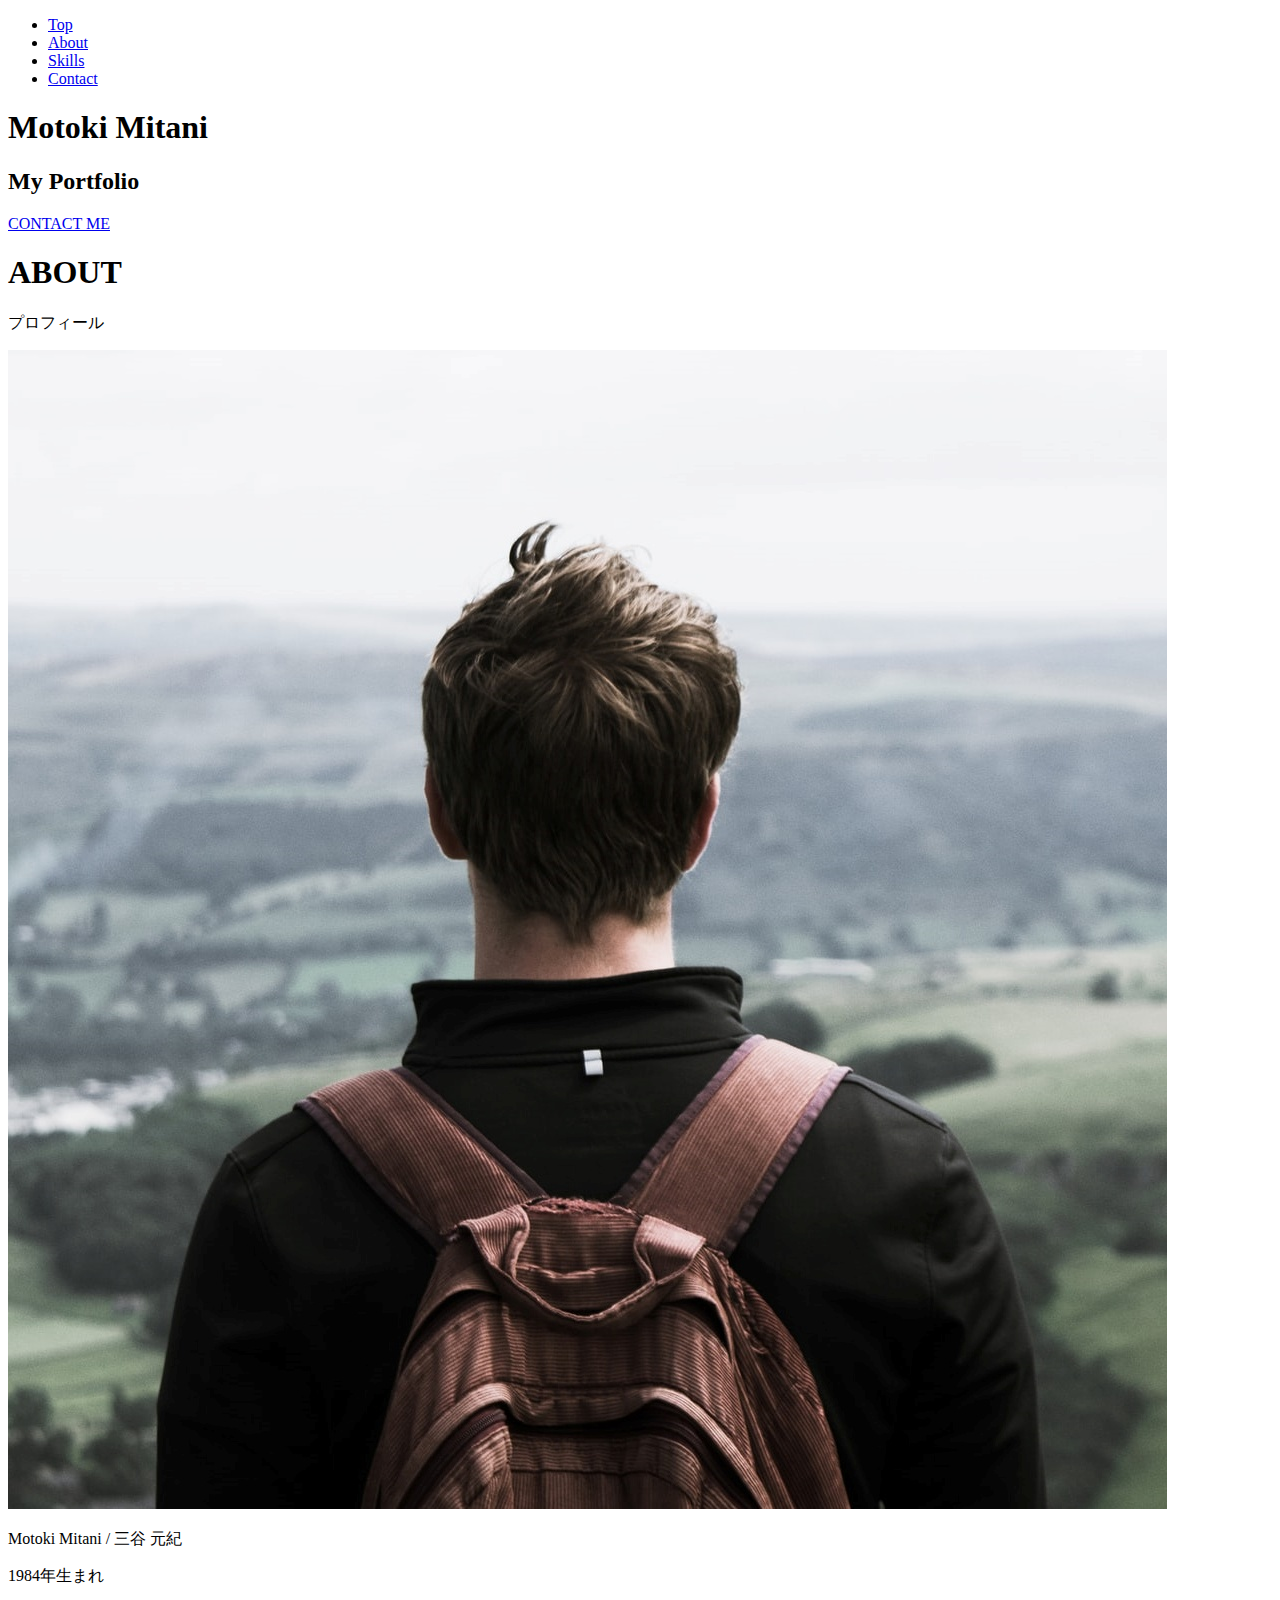
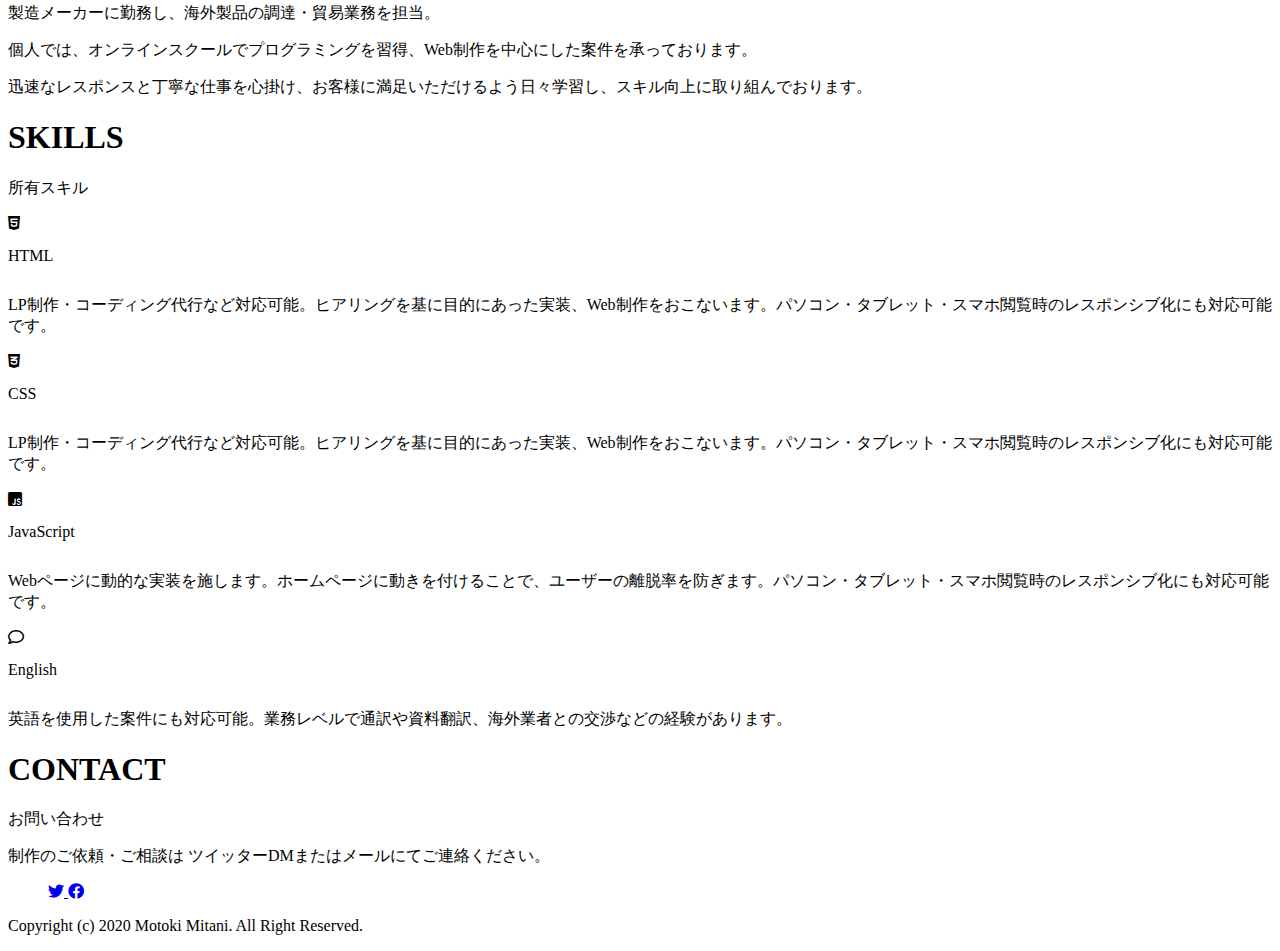
==== index.html @ 5990a1d6 "Update index.html" ====
<!DOCTYPE html>
<html lang="ja">
<head>
  <meta charset="UTF-8">
  <link rel="stylesheet" href="css/style.css" type="text/css">
  <link href="https://use.fontawesome.com/releases/v5.6.1/css/all.css" rel="stylesheet">
  <meta name="viewport" content="width=device-width,initial-scale=1.0">
  <link rel="stylesheet" href="css/responsive.css" type="text/css">
  <link rel="stylesheet" href="//maxcdn.bootstrapcdn.com/font-awesome/4.5.0/css/font-awesome.min.css">
  <title>Portfolio</title>
</head>
<body>
  <header class="header">
    <div class="container">
      <div class="header-right"> 
        <ul class="nav-ul">
          <li><a href="#page-top" class="nav-li">Top</a></li>
          <li><a href="#page-about" class="nav-li">About</a></li>
          <li><a href="#page-skills" class="nav-li">Skills</a></li>
          <li><a href="#page-contact" class="nav-li">Contact</a></li>
        </ul>
      </div>
    </div>
  </header>
  <section class="top" id="page-top">
      <div class="container">
        <div class="top-name">
        <h1 class="top-h1">Motoki Mitani</h1>
        <h2 class="top-h2">My Portfolio</h2>
      </div>
        <div class="btn-wrapper">
        <a href="#page-contact" class="btn profile">CONTACT ME</a>
        </div>
      </div> 
  </section>
  <section class="about" id="page-about">
    <div class="container">
      <div class="heading-about">
        <h1 class="section-title">ABOUT</h1>
        <p class="heading-text">プロフィール</p>
      </div>
      <div class="about-image">
      <img src="my-image.jpg" alt="写真" class="icon-img">
      <div class="about-text">
      <p class ="about-text-top">Motoki Mitani / 三谷 元紀</p>
      <p>1984年生まれ</p>
      <p>製造メーカーに勤務し、海外製品の調達・貿易業務を担当。</p>
      <p>個人では、オンラインスクールでプログラミングを習得、Web制作を中心にした案件を承っております。</p>
      <p class ="about-text-under">迅速なレスポンスと丁寧な仕事を心掛け、お客様に満足いただけるよう日々学習し、スキル向上に取り組んでおります。</p>
      </div>
              
      </div>
      </div>
    </div>
  </section>
<section class="skills" id="page-skills">
<div class="container">
<div class="heading-skills">
        <h1 class="section-title">SKILLS</h1>
        <p class="heading-text">所有スキル</p>
      </div>
      <div class="skills-wrapper">
        <div class="skills-icon">
          <i class="fab fa-html5"><p class="skills-title">HTML</p></i>
          <p class="skills-text">LP制作・コーディング代行など対応可能。ヒアリングを基に目的にあった実装、Web制作をおこないます。パソコン・タブレット・スマホ閲覧時のレスポンシブ化にも対応可能です。</p>
        </div>
        <div class="skills-icon">
          <i class="fab fa-css3-alt"><p class="skills-title">CSS</p></i>
          <p class="skills-text">LP制作・コーディング代行など対応可能。ヒアリングを基に目的にあった実装、Web制作をおこないます。パソコン・タブレット・スマホ閲覧時のレスポンシブ化にも対応可能です。</p>
        </div>
        <div class="skills-icon">
          <i class="fab fab fa-js-square"><p class="skills-title">JavaScript</p></i>
          <p class="skills-text">Webページに動的な実装を施します。ホームページに動きを付けることで、ユーザーの離脱率を防ぎます。パソコン・タブレット・スマホ閲覧時のレスポンシブ化にも対応可能です。</p>
        </div>
        <div class="skills-icon">
          <i class="far fa-comment"><p class="skills-title">English</p></i>
          <p class="skills-text">英語を使用した案件にも対応可能。業務レベルで通訳や資料翻訳、海外業者との交渉などの経験があります。</p>
        </div>
        <div class="clear">
              
        </div>
      </div>
</div>
</section>
<section class="contact" id="page-contact">
  <div class="container">
    <div class="heading-contact">
      <h1 class="section-title">CONTACT</h1>
      <p class="heading-text">お問い合わせ</p>
    </div>
    <p class="contact-text">制作のご依頼・ご相談は ツイッターDMまたはメールにてご連絡ください。</p>
      <ul class="contact-icons">
        <!-- <a href="#" class="btn-circle-flat envelope">
          <i class="far fa-envelope"></i>
        </a> -->
        <a href="https://twitter.com/motoki_m3" target="_blank" class="btn-circle-flat twitter">
          <i class="fab fa-twitter"></i>
        </a>
        <a href="https://www.facebook.com/profile.php?id=100044465332148" target="_blank" class="btn-circle-flat facebook">
          <i class="fab fa-facebook-f"></i>
        </a>
      </ul>
    </div>
</section>
<footer>
<div class="container">
  <p>Copyright (c) 2020 Motoki Mitani. All Right Reserved.</p>
</div>
</footer>
</body>
</html>
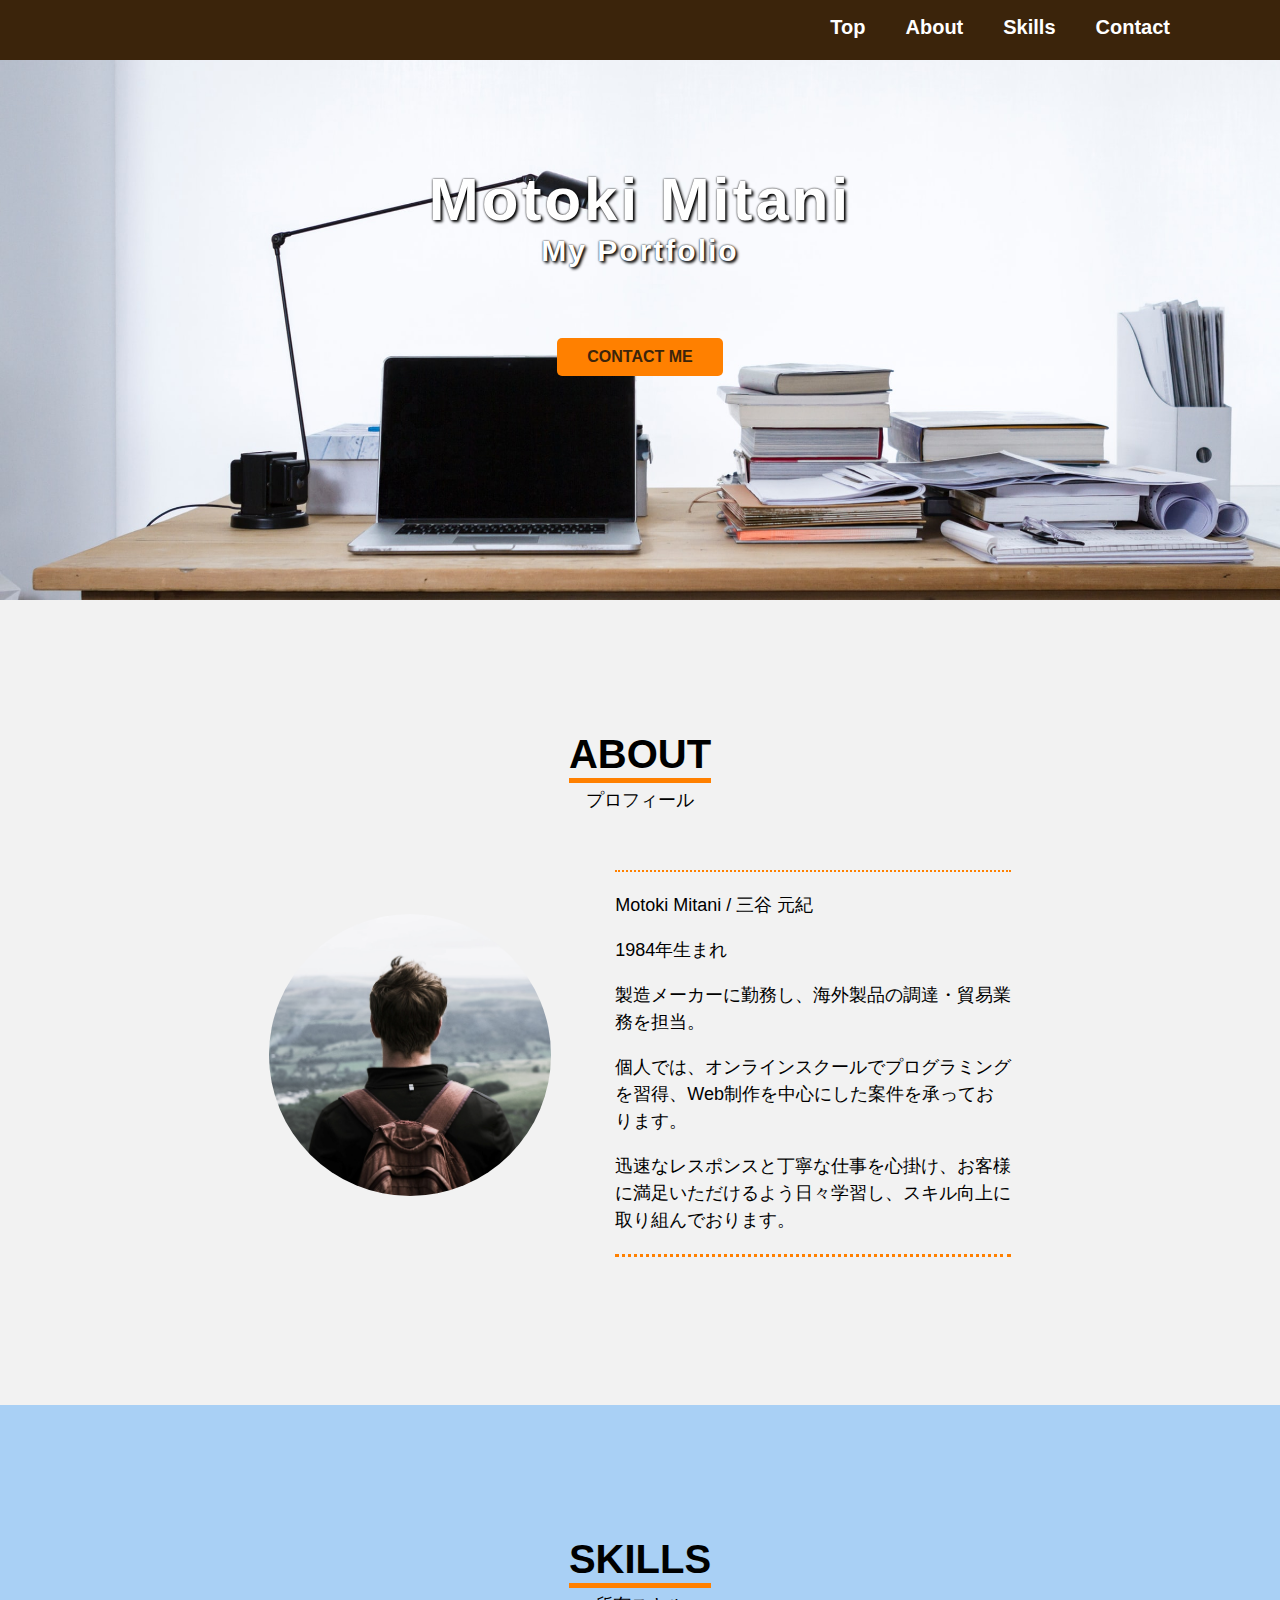
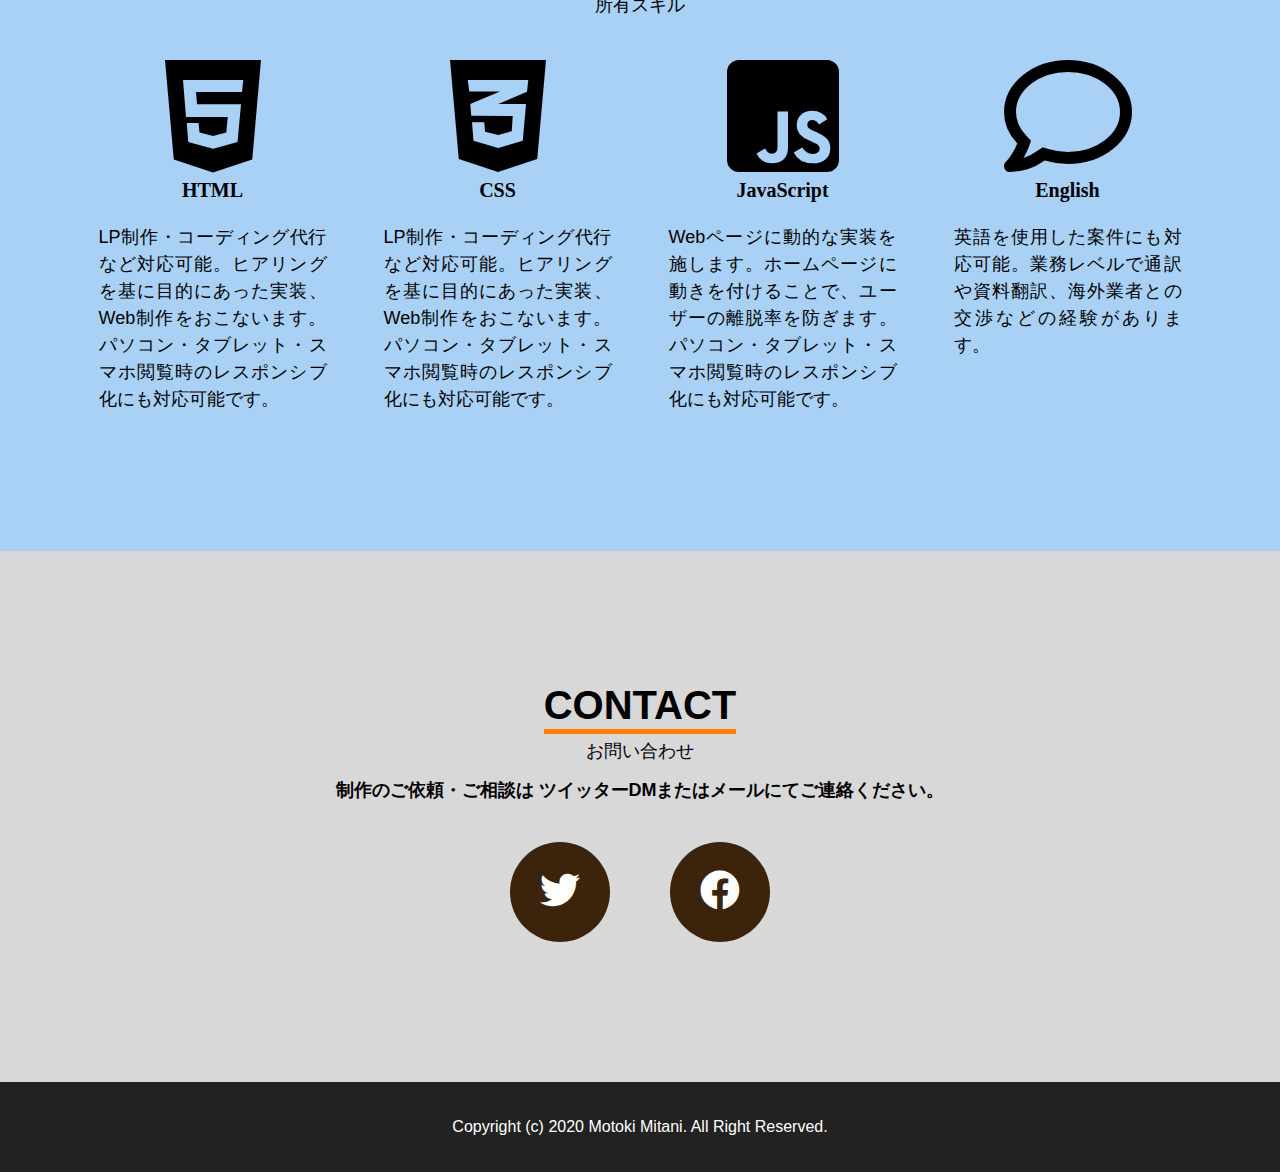
==== commit 5f086af8: "Update index.html" ====
--- a/index.html
+++ b/index.html
@@ -2,10 +2,10 @@
 <html lang="ja">
 <head>
   <meta charset="UTF-8">
-  <link rel="stylesheet" href="css/style.css" type="text/css">
+  <link rel="stylesheet" href="style.css" type="text/css">
   <link href="https://use.fontawesome.com/releases/v5.6.1/css/all.css" rel="stylesheet">
   <meta name="viewport" content="width=device-width,initial-scale=1.0">
-  <link rel="stylesheet" href="css/responsive.css" type="text/css">
+  <link rel="stylesheet" href="responsive.css" type="text/css">
   <link rel="stylesheet" href="//maxcdn.bootstrapcdn.com/font-awesome/4.5.0/css/font-awesome.min.css">
   <title>Portfolio</title>
 </head>
--- a/style.css
+++ b/style.css
@@ -0,0 +1,318 @@
+* {
+  box-sizing: border-box;
+} 
+
+html {
+  margin:0;
+  padding:0;
+}
+
+body {
+  margin:0;
+  padding:0;
+  font-family: "Yu Gothic", "游ゴシック", YuGothic, "游ゴシック体", sans-serif;
+}
+
+.container {
+  max-width:1170px;
+  width:100%;
+  margin:0 auto;
+  padding: 0 15px;
+}
+
+.top {
+  padding:150px 0 100px 0;
+  background-image:url("../images/top-pic02.jpg");
+  background-size:cover;
+  text-align:center;
+  width:100%;
+  height:600px;
+  background-repeat: no-repeat;
+   
+  /* コンテンツの高さが画像の高さより大きい時、動かないように固定 */
+  /* background-attachment: fixed; */
+  background-position:center bottom; 
+
+}
+
+.top-name {
+  padding:15px 0px 30px 0px;
+}
+
+.top-h1 {
+letter-spacing: 3px;
+margin:0px;
+font-size:60px;
+font-weight:900;
+color:#fff;
+text-shadow: 0px 0px 2px #000, 2px 2px 3px #000;
+}
+
+.top-h2 {
+  margin:0px;
+  padding:0px;
+  text-align:center;
+  font-weight:800;
+  color:#3B240B;
+  font-weight:bold;
+  color:#fff;
+text-shadow: 0px 0px 2px #000, 2px 2px 3px #000;
+  letter-spacing: 2px;
+  font-size:30px;
+}
+
+header {
+  width: 100%;
+  height:60px;
+  position:fixed;
+  top:0px;
+  z-index:10;
+  background-color:#3B240B;
+}
+
+
+
+header li {
+  padding:0px 20px;
+  font-size:20px;
+  font-weight:bold;
+}
+
+header a {
+  color:white;
+}
+
+ul,li {
+  list-style: none;
+}
+
+a {
+  text-decoration:none;
+}
+
+.nav-ul {
+  display:flex;
+  justify-content:center;
+  padding:0px 20px;
+}
+
+.section-title {
+  font-size:40px;
+  font-weight:900;
+  padding-top:0px;
+  margin:0px;
+  border-bottom:solid 5px #FF8000; 
+  display:inline-block;
+  line-height:1.2;
+  }
+
+.btn-wrapper {
+  margin:40px 0px 30px 0px;
+}
+
+
+.btn {
+  padding:10px 30px;
+  color:#3B240B;
+  font-weight:bold;
+  display:inline-block;
+  border-radius:5px;
+  cursor:pointer;
+}
+
+.nav-li:hover{
+  color:#FAAC58;
+}
+
+.profile:hover{
+  background-color:#FAAC58;
+}
+
+.profile {
+  background-color:#FF8000;
+}
+
+
+.icon-img {
+  border-radius:50%;
+  width:30%;
+  height:40%;
+  padding:30px;
+  display:inline-block; 
+}
+
+.about-image {
+  display:block;
+  text-align:center;
+}
+
+.about-text {
+  width:40%;
+  display:inline-block; 
+  text-align: left;
+  font-size:18px;
+  line-height: 1.5;
+  padding:30px;
+}
+
+.about {
+  background-color:#F2F2F2;
+  height:100%;
+  padding: 100px 0;
+}
+
+.heading-about {
+  padding-top:30px;
+  padding-bottom:5px;
+  text-align:center;
+}
+
+.heading-skills {
+  padding-top:30px;
+  padding-bottom:10px;
+  text-align:center;
+}
+
+.heading-contact {
+  padding-top:30px;
+  padding-bottom:10px;
+  text-align:center;
+}
+
+.skills {
+  background-color:#A9D0F5;
+  padding: 100px 0;
+  width:100%; 
+}
+
+.fa-html5 {
+ font-size:8em;
+ text-align:center;
+ display:inline-block;
+}
+
+.fa-css3-alt {
+  font-size:8em;
+  display:inline-block;
+  text-align:center;
+ }
+
+ .fa-js-square {
+   font-size:8em;
+   display:inline-block;
+   text-align:center;
+ }
+
+ .fa-comment {
+   font-size:8em;
+   display:inline-block;
+   text-align:center;
+ }
+
+.skills-title {
+  font-size:20px;
+  font-weight:bold;
+  text-align:center;
+  margin:0;
+}
+
+.skills-wrapper {
+  justify-content: space-between;
+  margin: 20px 0px;
+}
+
+.skills-text {
+  text-align:justify;
+  margin-top:20px;
+  line-height: 1.5;
+  font-size:18px;
+  width: 80%;
+  display: inline-block; 
+}
+
+.skills-icon {
+  text-align: center;
+  width:25%;
+  line-height: 1.5;
+  float: left;
+display:block;
+}
+
+.contact {
+  padding: 100px 0;
+  background-color:#D8D8D8;
+}
+.contact-text {
+text-align: center;
+font-weight:bold;
+font-size:18px;
+margin:0px 50px;
+}
+
+.heading-text {
+  margin:5px 0px;
+  font-weight:normal;
+  font-size:18px;
+}
+
+.btn-circle-flat {
+  display: inline-block;
+  text-decoration: none;
+  background: #3B240B;
+  color: #FFF;
+  width: 100px;
+  height: 100px;
+  line-height: 115px;
+  border-radius: 50%;
+  text-align: center;
+  overflow: hidden;
+  transition: .4s;
+  margin:0px 30px;
+}
+
+.btn-circle-flat:hover {
+  background: #FF8000;
+}
+
+/* .fa-envelope {
+  font-size:2.5em;
+ } */
+
+.fa-twitter {
+  font-size:2.5em;
+}
+
+.fa-facebook-f {
+  font-size:2.5em;
+}
+
+.contact-icons {
+  display: flex;
+  justify-content: center;
+  margin:40px 0px;
+  padding:0px;
+}
+
+footer {
+  background-color:#222222;
+  padding:20px 20px;
+  text-align:center;
+}
+
+footer p {
+  color :#ffffff;
+}
+
+.clear {
+  clear:left;
+}
+
+.about-text-top {
+  border-top:dotted 2px #FF8000;
+  padding-top: 20px;
+}
+
+.about-text-under {
+  border-bottom:dotted 3px #FF8000;
+  padding-bottom: 20px;
+}
--- a/responsive.css
+++ b/responsive.css
@@ -0,0 +1,120 @@
+@media screen and (max-width:639px) {
+  /*スマホ用のcssを記述*/
+  .skills-icon {
+    width:100%;
+    margin-bottom:30px;
+     padding: 0px 30px;
+     text-align:center;
+     display:block;
+  }
+
+  .skills-text {
+    display:inline-block;
+    width:80%;
+  }
+
+  .top-h1 {
+    font-size: 50px;
+  }
+  .top-h2 {
+    font-size:25px;
+  }
+  .icon-img {
+    border-radius:50%;
+    width:80%;
+    height:80%;
+    padding:30px;
+    display: inline-block;
+    /* margin: 0 auto; */
+    margin-bottom:30px;
+  }
+
+  .about-text {
+    width:80%;
+    margin:0px 50px;
+  }
+  .about {
+    padding-bottom: 200px;
+    height:auto;
+  }
+
+.contact-text {
+  display:inline-block;
+  text-align:center;
+  margin:20px 50px;
+}
+
+header li {
+  padding:0px 10px;
+  font-size:18px;
+  font-weight:bold;
+}
+
+.btn-circle-flat {
+  margin:0px 15px;
+}
+.about-image {
+  text-align:center;
+ width:100%;
+ display:block;
+}
+
+.heading-about {
+  padding-top:30px;
+  padding-bottom:20px;
+  text-align:center;
+}
+  }
+     
+  @media only screen and (min-width:640px) and (max-width:1023px) {
+  /*tablet用のcssを記述*/
+  .skills-icon {
+    width:50%;
+    margin-bottom:50px;
+  }
+  .top-h1 {
+    font-size: 50px;
+  }
+  .top-h2 {
+    font-size:25px;
+  }
+
+  
+.icon-img {
+  border-radius:50%;
+  width:50%;
+  height:50%;
+  padding:30px;
+  margin-left: 150px;
+  margin:0px;
+  display:inline-block;
+}
+
+.about-image {
+  text-align:center;
+ width:100%;
+ display:block;
+}
+
+
+.about-text {
+  display:inline-block;
+  width:40%;
+}
+.header-right {
+  float:right;
+}
+
+  }
+
+@media screen and (min-width:1024px) {
+  /*pc用のcssを記述*/
+  .about-text {
+    width: 40%; 
+}
+
+.header-right {
+  float:right;
+}
+  }
+  
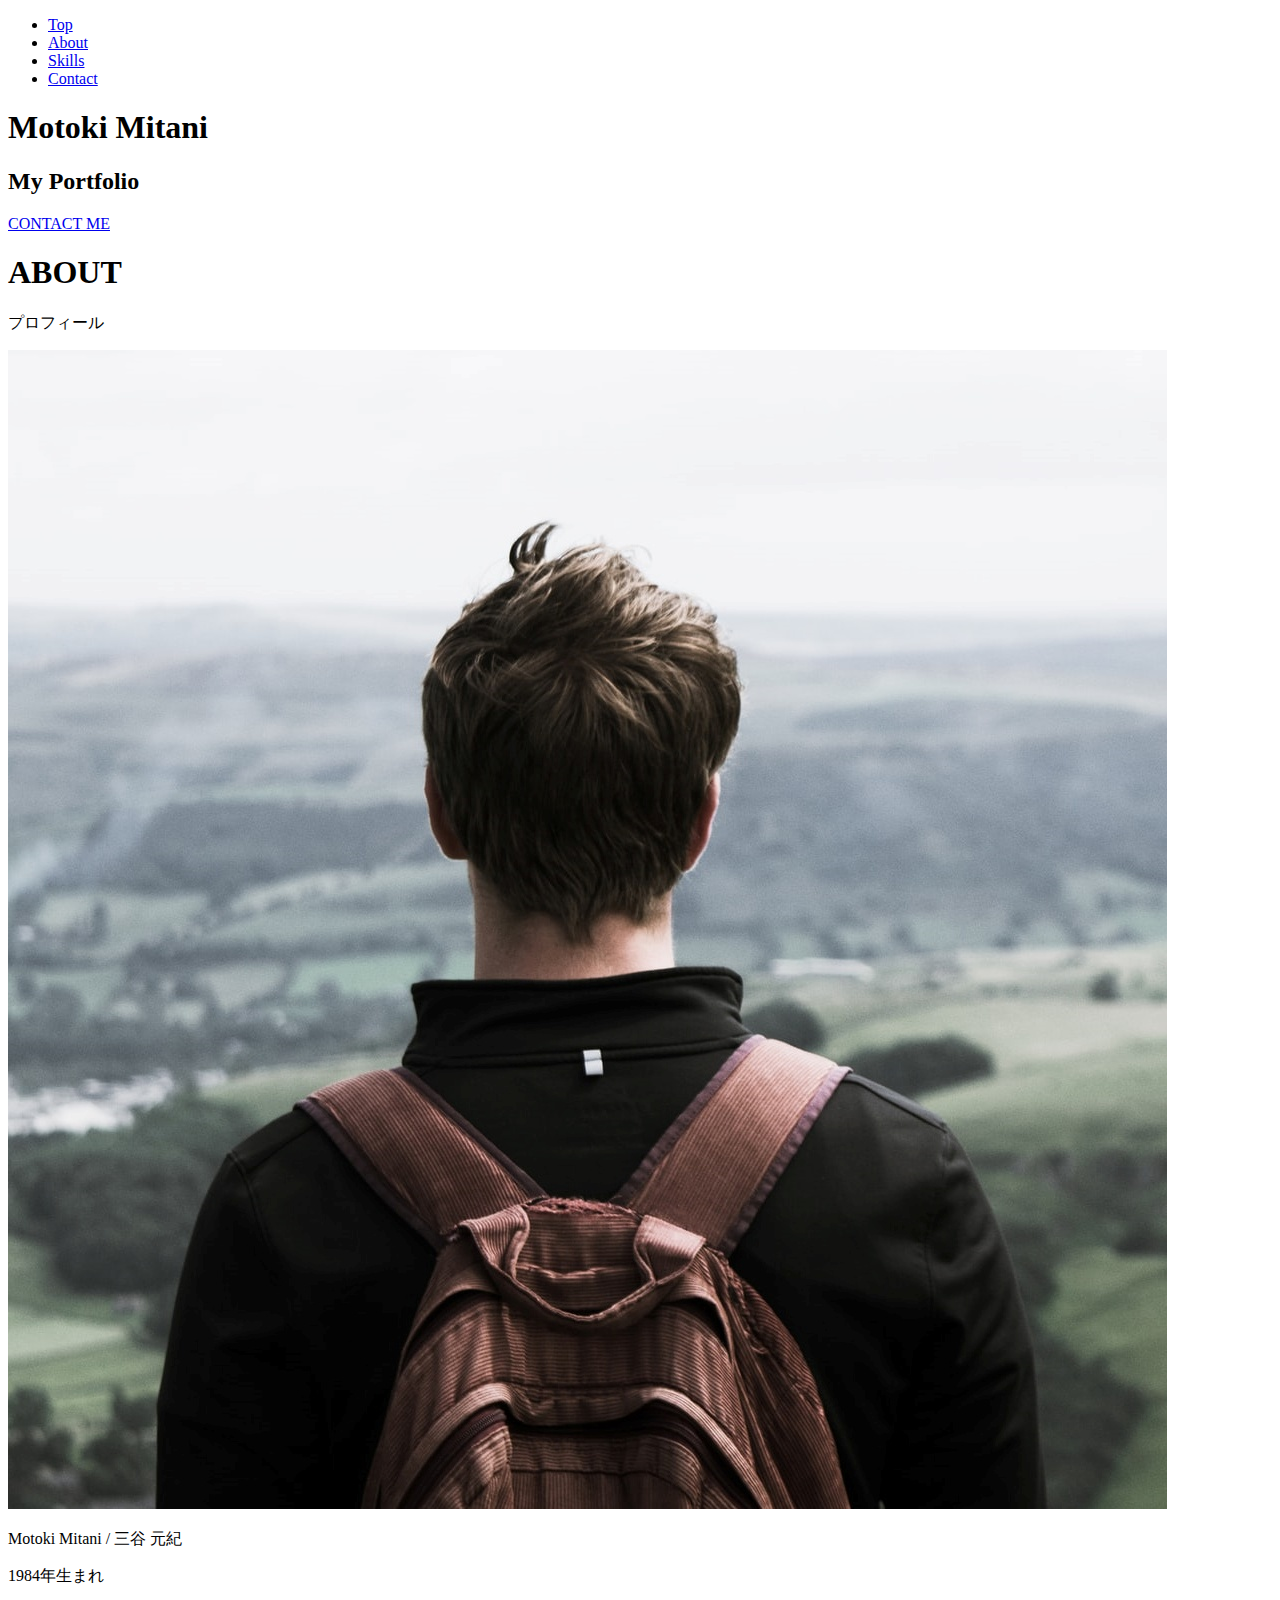
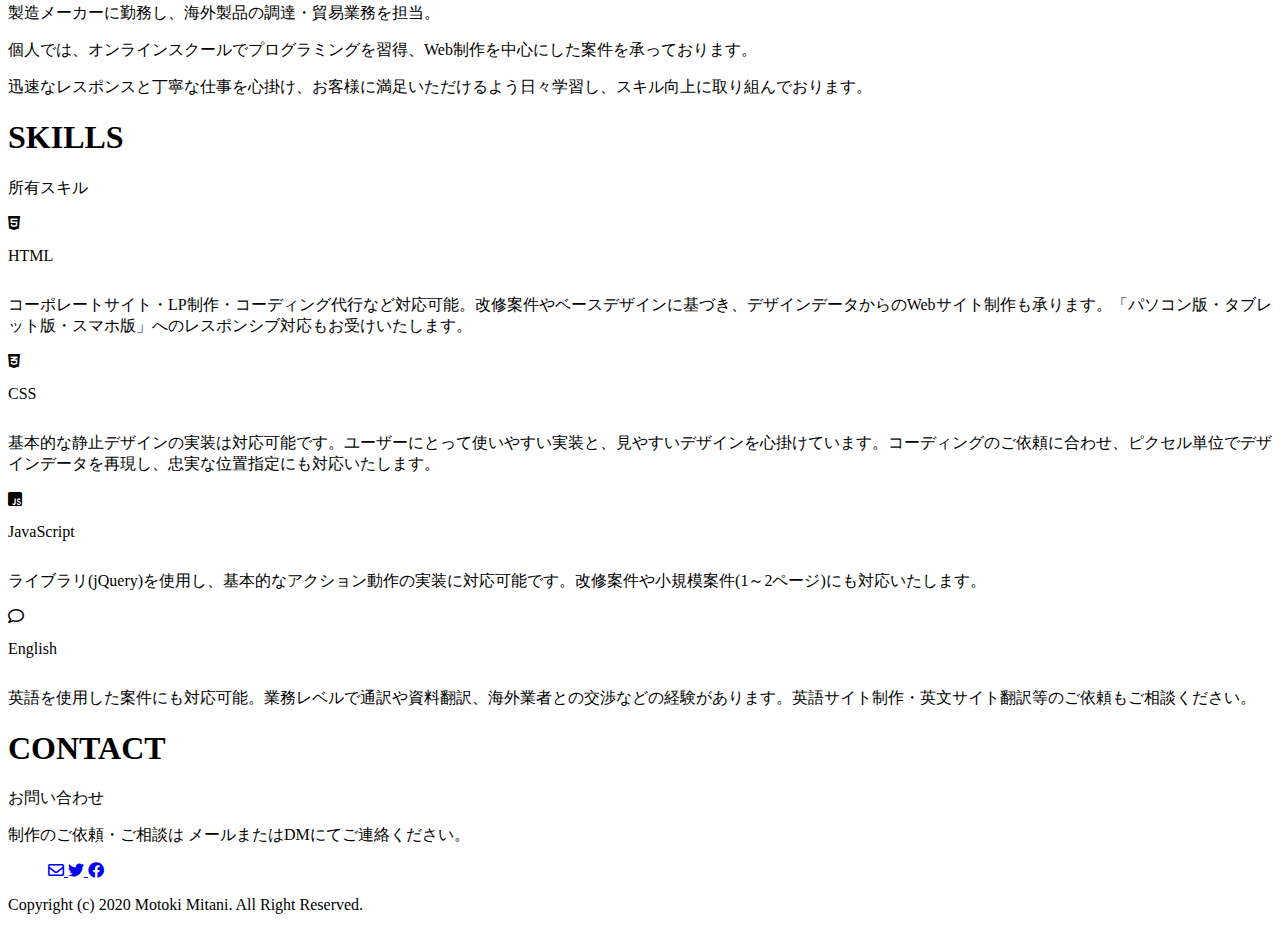
==== commit 4d7ff173: "Update index.html" ====
--- a/index.html
+++ b/index.html
@@ -2,10 +2,10 @@
 <html lang="ja">
 <head>
   <meta charset="UTF-8">
-  <link rel="stylesheet" href="style.css" type="text/css">
+  <link rel="stylesheet" href="css/style.css" type="text/css">
   <link href="https://use.fontawesome.com/releases/v5.6.1/css/all.css" rel="stylesheet">
   <meta name="viewport" content="width=device-width,initial-scale=1.0">
-  <link rel="stylesheet" href="responsive.css" type="text/css">
+  <link rel="stylesheet" href="css/responsive.css" type="text/css">
   <link rel="stylesheet" href="//maxcdn.bootstrapcdn.com/font-awesome/4.5.0/css/font-awesome.min.css">
   <title>Portfolio</title>
 </head>
@@ -62,19 +62,19 @@
       <div class="skills-wrapper">
         <div class="skills-icon">
           <i class="fab fa-html5"><p class="skills-title">HTML</p></i>
-          <p class="skills-text">LP制作・コーディング代行など対応可能。ヒアリングを基に目的にあった実装、Web制作をおこないます。パソコン・タブレット・スマホ閲覧時のレスポンシブ化にも対応可能です。</p>
+          <p class="skills-text">コーポレートサイト・LP制作・コーディング代行など対応可能。改修案件やベースデザインに基づき、デザインデータからのWebサイト制作も承ります。「パソコン版・タブレット版・スマホ版」へのレスポンシブ対応もお受けいたします。</p>
         </div>
         <div class="skills-icon">
           <i class="fab fa-css3-alt"><p class="skills-title">CSS</p></i>
-          <p class="skills-text">LP制作・コーディング代行など対応可能。ヒアリングを基に目的にあった実装、Web制作をおこないます。パソコン・タブレット・スマホ閲覧時のレスポンシブ化にも対応可能です。</p>
+          <p class="skills-text">基本的な静止デザインの実装は対応可能です。ユーザーにとって使いやすい実装と、見やすいデザインを心掛けています。コーディングのご依頼に合わせ、ピクセル単位でデザインデータを再現し、忠実な位置指定にも対応いたします。</p>
         </div>
         <div class="skills-icon">
           <i class="fab fab fa-js-square"><p class="skills-title">JavaScript</p></i>
-          <p class="skills-text">Webページに動的な実装を施します。ホームページに動きを付けることで、ユーザーの離脱率を防ぎます。パソコン・タブレット・スマホ閲覧時のレスポンシブ化にも対応可能です。</p>
+          <p class="skills-text">ライブラリ(jQuery)を使用し、基本的なアクション動作の実装に対応可能です。改修案件や小規模案件(1～2ページ)にも対応いたします。</p>
         </div>
         <div class="skills-icon">
           <i class="far fa-comment"><p class="skills-title">English</p></i>
-          <p class="skills-text">英語を使用した案件にも対応可能。業務レベルで通訳や資料翻訳、海外業者との交渉などの経験があります。</p>
+          <p class="skills-text">英語を使用した案件にも対応可能。業務レベルで通訳や資料翻訳、海外業者との交渉などの経験があります。英語サイト制作・英文サイト翻訳等のご依頼もご相談ください。</p>
         </div>
         <div class="clear">
               
@@ -88,11 +88,11 @@
       <h1 class="section-title">CONTACT</h1>
       <p class="heading-text">お問い合わせ</p>
     </div>
-    <p class="contact-text">制作のご依頼・ご相談は ツイッターDMまたはメールにてご連絡ください。</p>
+    <p class="contact-text">制作のご依頼・ご相談は メールまたはDMにてご連絡ください。</p>
       <ul class="contact-icons">
-        <!-- <a href="#" class="btn-circle-flat envelope">
+        <a href="mailto:motosan185@gmail.com?subject=件名&amp;body=本文" class="btn-circle-flat envelope">
           <i class="far fa-envelope"></i>
-        </a> -->
+        </a>
         <a href="https://twitter.com/motoki_m3" target="_blank" class="btn-circle-flat twitter">
           <i class="fab fa-twitter"></i>
         </a>
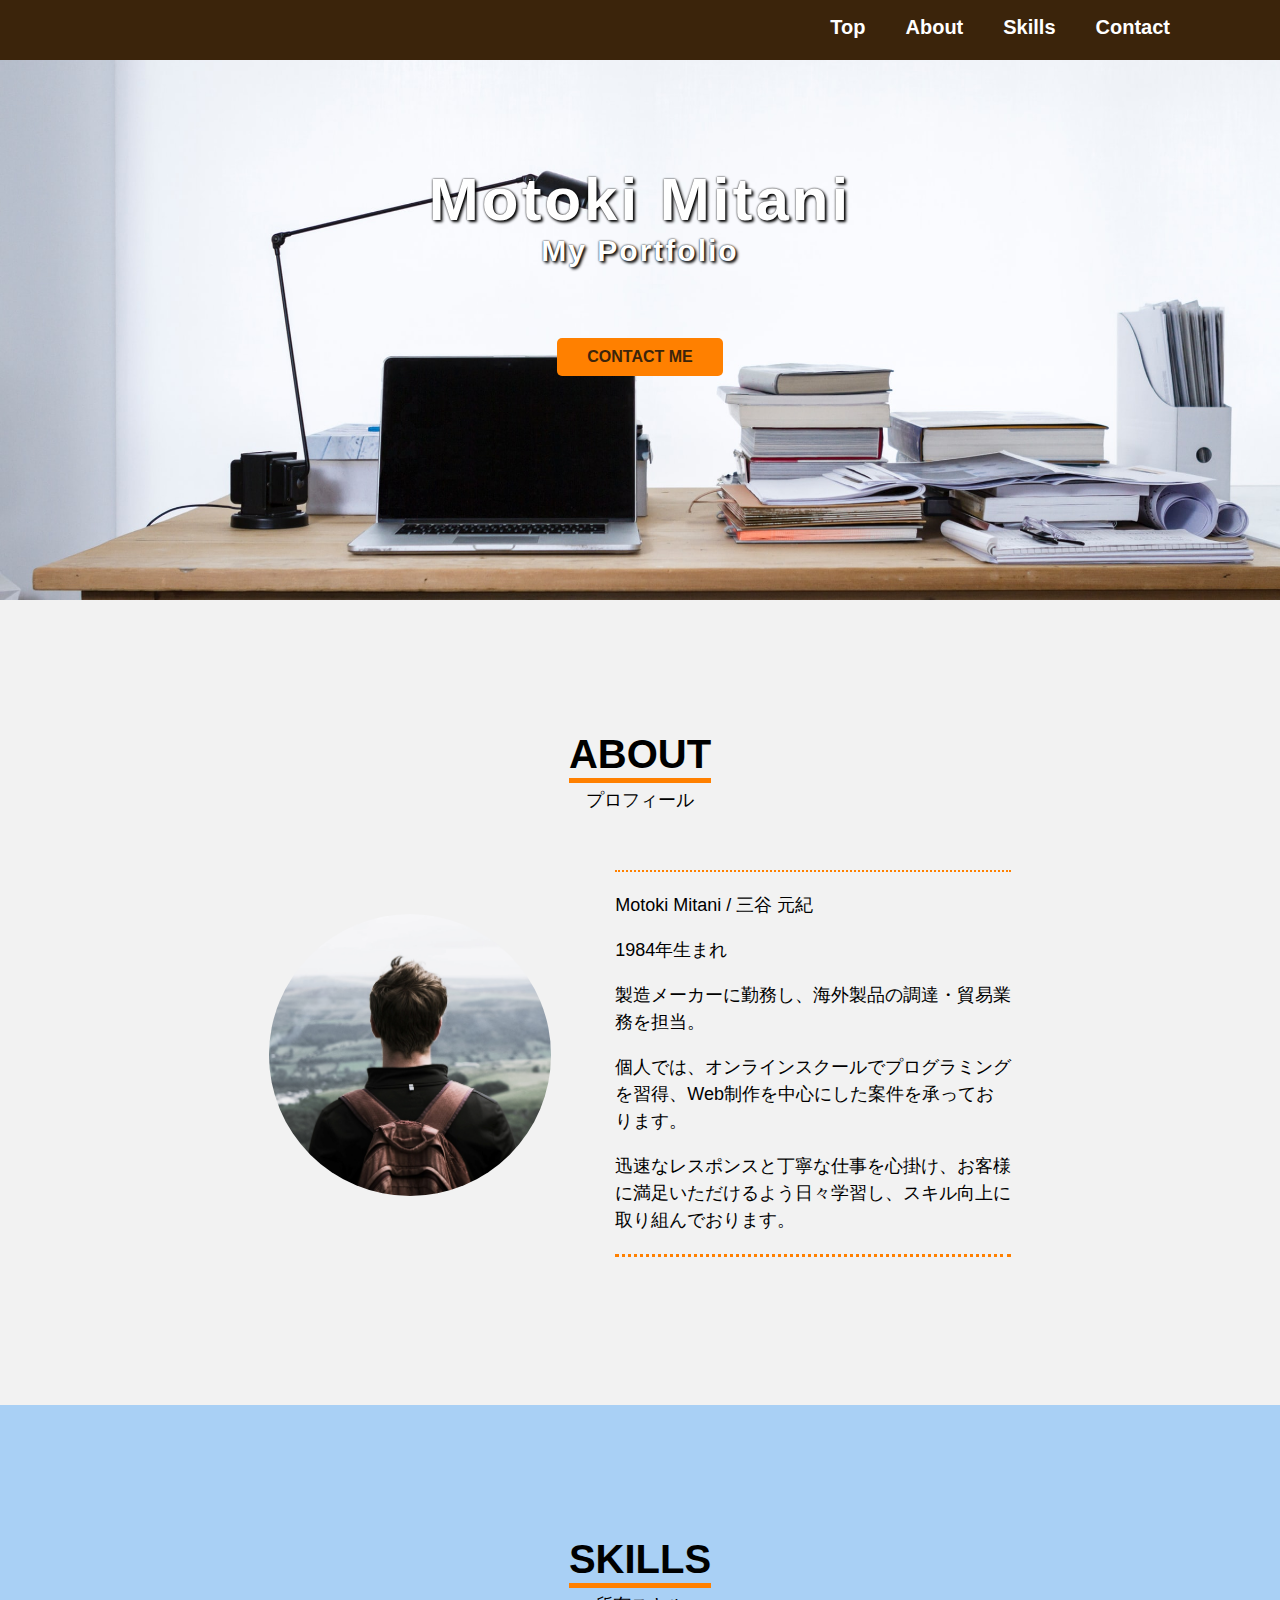
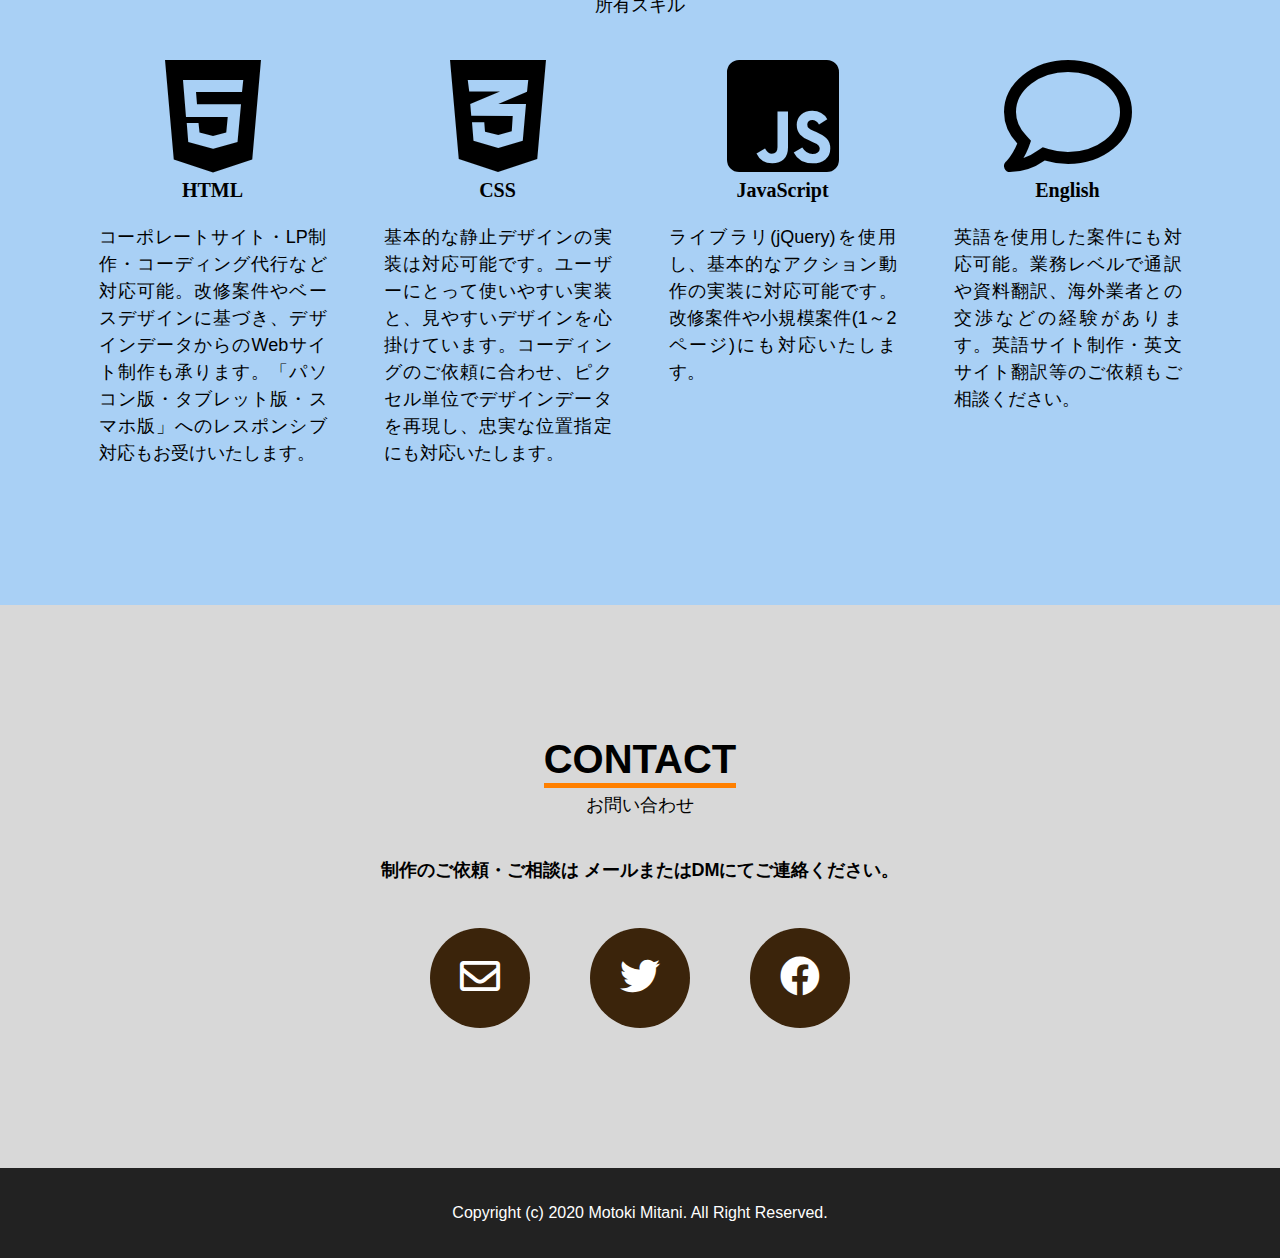
==== commit cb75b87a: "Update index.html" ====
--- a/index.html
+++ b/index.html
@@ -2,10 +2,10 @@
 <html lang="ja">
 <head>
   <meta charset="UTF-8">
-  <link rel="stylesheet" href="css/style.css" type="text/css">
+  <link rel="stylesheet" href="style.css" type="text/css">
   <link href="https://use.fontawesome.com/releases/v5.6.1/css/all.css" rel="stylesheet">
   <meta name="viewport" content="width=device-width,initial-scale=1.0">
-  <link rel="stylesheet" href="css/responsive.css" type="text/css">
+  <link rel="stylesheet" href="responsive.css" type="text/css">
   <link rel="stylesheet" href="//maxcdn.bootstrapcdn.com/font-awesome/4.5.0/css/font-awesome.min.css">
   <title>Portfolio</title>
 </head>
--- a/style.css
+++ b/style.css
@@ -0,0 +1,319 @@
+* {
+  box-sizing: border-box;
+} 
+
+html {
+  margin:0;
+  padding:0;
+}
+
+body {
+  margin:0;
+  padding:0;
+  font-family: "Yu Gothic", "游ゴシック", YuGothic, "游ゴシック体", sans-serif;
+}
+
+.container {
+  max-width:1170px;
+  width:100%;
+  margin:0 auto;
+  padding: 0 15px;
+}
+
+.top {
+  padding:150px 0 100px 0;
+  background-image:url("../images/top-pic02.jpg");
+  background-size:cover;
+  text-align:center;
+  width:100%;
+  height:600px;
+  background-repeat: no-repeat;
+   
+  /* コンテンツの高さが画像の高さより大きい時、動かないように固定 */
+  /* background-attachment: fixed; */
+  background-position:center bottom; 
+
+}
+
+.top-name {
+  padding:15px 0px 30px 0px;
+}
+
+.top-h1 {
+letter-spacing: 3px;
+margin:0px;
+font-size:60px;
+font-weight:900;
+color:#fff;
+text-shadow: 0px 0px 2px #000, 2px 2px 3px #000;
+}
+
+.top-h2 {
+  margin:0px;
+  padding:0px;
+  text-align:center;
+  font-weight:800;
+  color:#3B240B;
+  font-weight:bold;
+  color:#fff;
+text-shadow: 0px 0px 2px #000, 2px 2px 3px #000;
+  letter-spacing: 2px;
+  font-size:30px;
+}
+
+header {
+  width: 100%;
+  height:60px;
+  position:fixed;
+  top:0px;
+  z-index:10;
+  background-color:#3B240B;
+}
+
+
+
+header li {
+  padding:0px 20px;
+  font-size:20px;
+  font-weight:bold;
+}
+
+header a {
+  color:white;
+}
+
+ul,li {
+  list-style: none;
+}
+
+a {
+  text-decoration:none;
+}
+
+.nav-ul {
+  display:flex;
+  justify-content:center;
+  padding:0px 20px;
+}
+
+.section-title {
+  font-size:40px;
+  font-weight:900;
+  padding-top:0px;
+  margin:0px;
+  border-bottom:solid 5px #FF8000; 
+  display:inline-block;
+  line-height:1.2;
+  }
+
+.btn-wrapper {
+  margin:40px 0px 30px 0px;
+}
+
+
+.btn {
+  padding:10px 30px;
+  color:#3B240B;
+  font-weight:bold;
+  display:inline-block;
+  border-radius:5px;
+  cursor:pointer;
+}
+
+.nav-li:hover{
+  color:#FAAC58;
+}
+
+.profile:hover{
+  background-color:#FAAC58;
+}
+
+.profile {
+  background-color:#FF8000;
+}
+
+
+.icon-img {
+  border-radius:50%;
+  width:30%;
+  height:50%;
+  padding:30px;
+  display:inline-block; 
+}
+
+.about-image {
+  display:block;
+  text-align:center;
+}
+
+.about-text {
+  width:40%;
+  display:inline-block; 
+  text-align: left;
+  font-size:18px;
+  line-height: 1.5;
+  padding:30px;
+}
+
+.about {
+  background-color:#F2F2F2;
+  height:100%;
+  padding: 100px 0;
+}
+
+.heading-about {
+  padding-top:30px;
+  padding-bottom:5px;
+  text-align:center;
+}
+
+.heading-skills {
+  padding-top:30px;
+  padding-bottom:10px;
+  text-align:center;
+}
+
+.heading-contact {
+  padding-top:30px;
+  padding-bottom:10px;
+  text-align:center;
+}
+
+.skills {
+  background-color:#A9D0F5;
+  padding: 100px 0;
+  width:100%; 
+}
+
+.fa-html5 {
+ font-size:8em;
+ text-align:center;
+ display:inline-block;
+}
+
+.fa-css3-alt {
+  font-size:8em;
+  display:inline-block;
+  text-align:center;
+ }
+
+ .fa-js-square {
+   font-size:8em;
+   display:inline-block;
+   text-align:center;
+ }
+
+ .fa-comment {
+   font-size:8em;
+   display:inline-block;
+   text-align:center;
+ }
+
+.skills-title {
+  font-size:20px;
+  font-weight:bold;
+  text-align:center;
+  margin:0;
+}
+
+.skills-wrapper {
+  justify-content: space-between;
+  margin: 20px 0px;
+}
+
+.skills-text {
+  text-align:justify;
+  margin-top:20px;
+  line-height: 1.5;
+  font-size:18px;
+  width: 80%;
+  display: inline-block; 
+}
+
+.skills-icon {
+  text-align: center;
+  width:25%;
+  line-height: 1.5;
+  float: left;
+display:block;
+}
+
+.contact {
+  padding: 100px 0;
+  background-color:#D8D8D8;
+}
+.contact-text {
+text-align: center;
+font-weight:bold;
+font-size:18px;
+margin:20px 50px;
+line-height: 2.0;
+}
+
+.heading-text {
+  margin:5px 0px;
+  font-weight:normal;
+  font-size:18px;
+}
+
+.btn-circle-flat {
+  display: inline-block;
+  text-decoration: none;
+  background: #3B240B;
+  color: #FFF;
+  width: 100px;
+  height: 100px;
+  line-height: 115px;
+  border-radius: 50%;
+  text-align: center;
+  overflow: hidden;
+  transition: .4s;
+  margin:0px 30px;
+}
+
+.btn-circle-flat:hover {
+  background: #FF8000;
+}
+
+.fa-envelope {
+  font-size:2.5em;
+ } 
+
+.fa-twitter {
+  font-size:2.5em;
+}
+
+.fa-facebook-f {
+  font-size:2.5em;
+}
+
+.contact-icons {
+  display: flex;
+  justify-content: center;
+  margin:40px 0px;
+  padding:0px;
+}
+
+footer {
+  background-color:#222222;
+  padding:20px 20px;
+  text-align:center;
+}
+
+footer p {
+  color :#ffffff;
+}
+
+.clear {
+  clear:left;
+}
+
+.about-text-top {
+  border-top:dotted 2px #FF8000;
+  padding-top: 20px;
+}
+
+.about-text-under {
+  border-bottom:dotted 3px #FF8000;
+  padding-bottom: 20px;
+}
--- a/responsive.css
+++ b/responsive.css
@@ -0,0 +1,128 @@
+@media screen and (max-width:639px) {
+  /*スマホ用のcssを記述*/
+  .skills-icon {
+    width:100%;
+    margin-bottom:30px;
+     padding: 0px 30px;
+     text-align:center;
+     display:block;
+  }
+
+  .skills-text {
+    display:inline-block;
+    width:80%;
+  }
+
+  .top-h1 {
+    font-size: 40px;
+  }
+  .top-h2 {
+    font-size:25px;
+  }
+  .icon-img {
+    border-radius:50%;
+    width:80%;
+    height:80%;
+    padding:30px;
+    display: inline-block;
+    /* margin: 0 auto; */
+    margin-bottom:30px;
+  }
+
+  .about-text {
+    width:80%;
+  }
+  .about {
+    padding-bottom: 200px;
+    height:auto;
+  }
+
+.contact-text {
+  display:inline-block;
+  text-align:center;
+  margin:20px 50px;
+}
+
+header li {
+  padding:0px 10px;
+  font-size:18px;
+  font-weight:bold;
+}
+
+.btn-circle-flat {
+  margin:0px 15px;
+}
+.about-image {
+  text-align:center;
+ width:100%;
+ display:block;
+}
+
+.heading-about {
+  padding-top:30px;
+  padding-bottom:20px;
+  text-align:center;
+}
+  }
+     
+  @media only screen and (min-width:640px) and (max-width:1023px) {
+  /*tablet用のcssを記述*/
+  .skills-icon {
+    width:50%;
+    margin-bottom:50px;
+  }
+  .top-h1 {
+    font-size: 50px;
+  }
+  .top-h2 {
+    font-size:25px;
+  }
+
+  
+.icon-img {
+  border-radius:50%;
+  width:40%;
+  height:40%;
+  padding:30px;
+  margin:0px;
+  display:inline-block;
+}
+
+.about-image {
+  text-align:center;
+ width:100%;
+ display:block;
+}
+
+
+.about-text {
+  display:inline-block;
+  width:40%;
+}
+.header-right {
+  float:right;
+}
+
+  }
+
+@media screen and (min-width:1024px) {
+  /*pc用のcssを記述*/
+  .about-text {
+    width: 40%; 
+}
+
+.header-right {
+  float:right;
+}
+  
+  .icon-img {
+  border-radius:50%;
+  width:30%;
+  height:50%;
+  padding:30px;
+  margin:0px;
+  display:inline-block;
+}
+  
+  }
+  
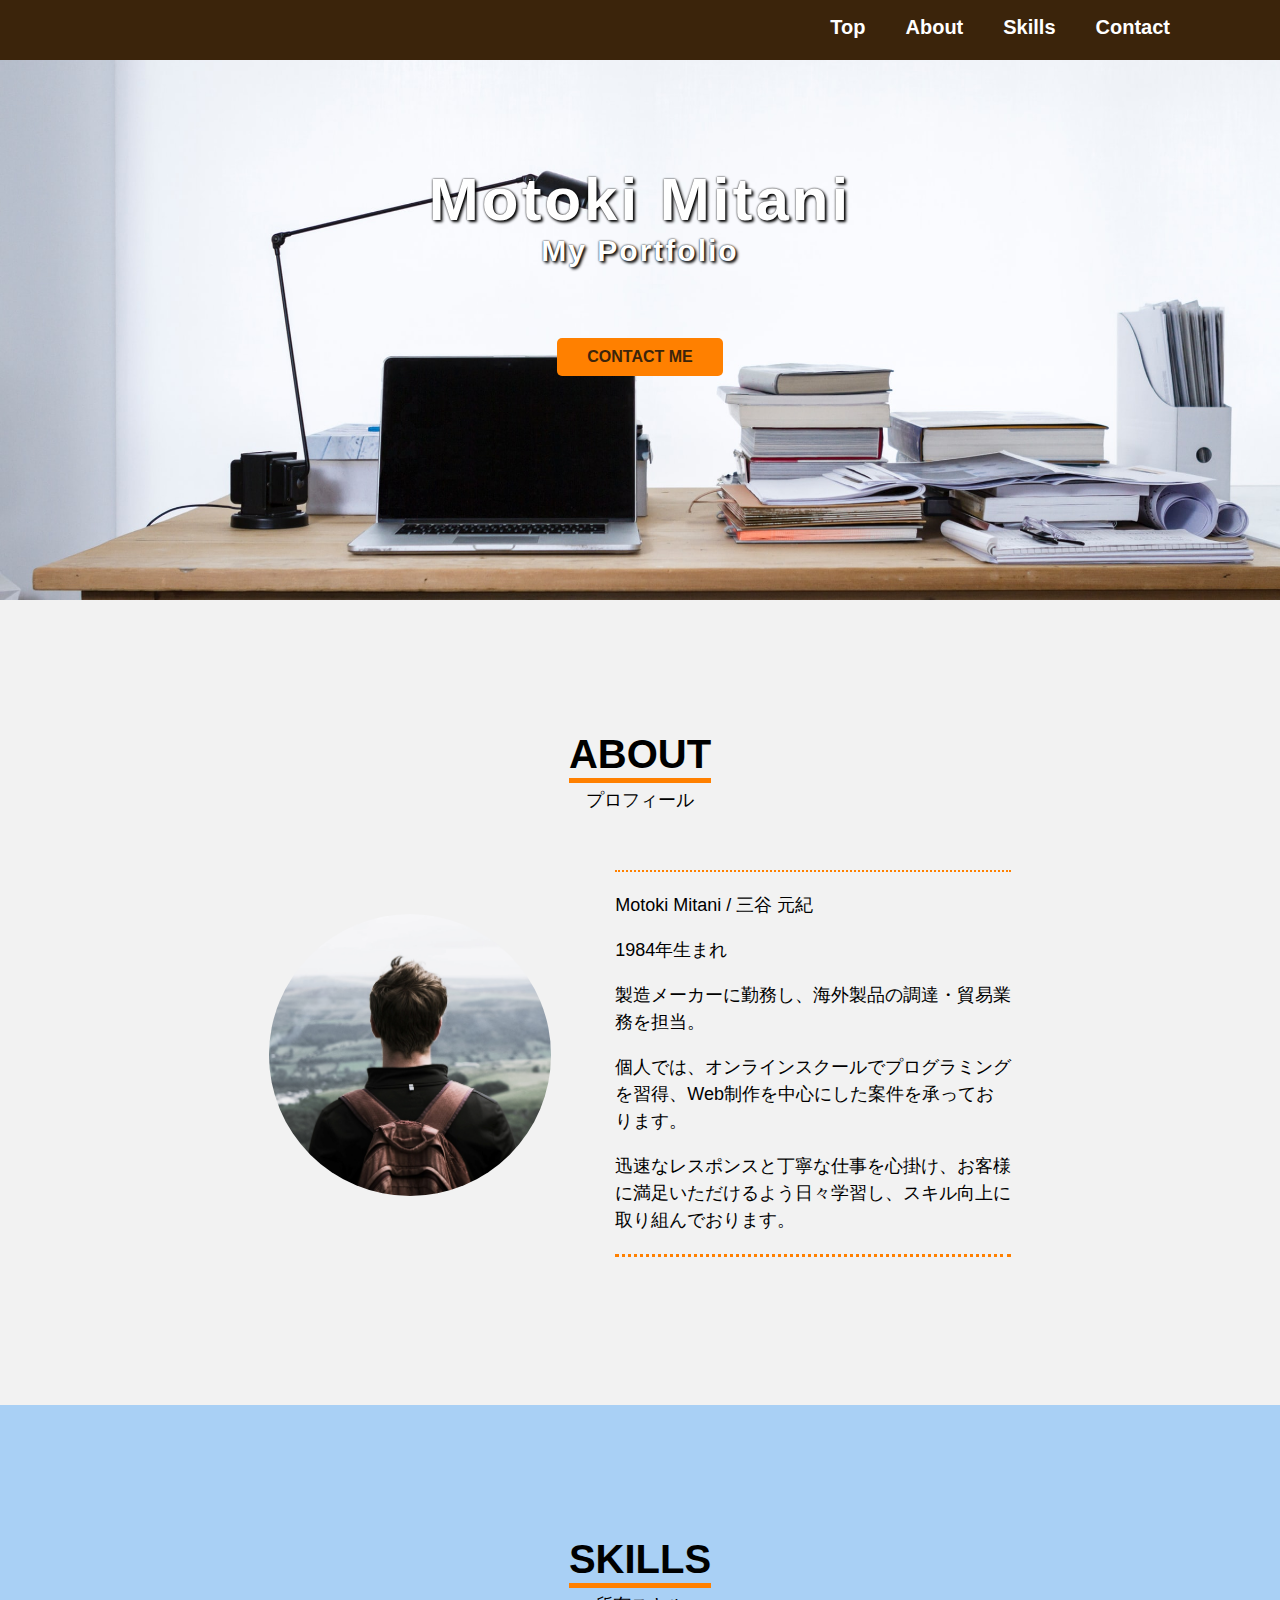
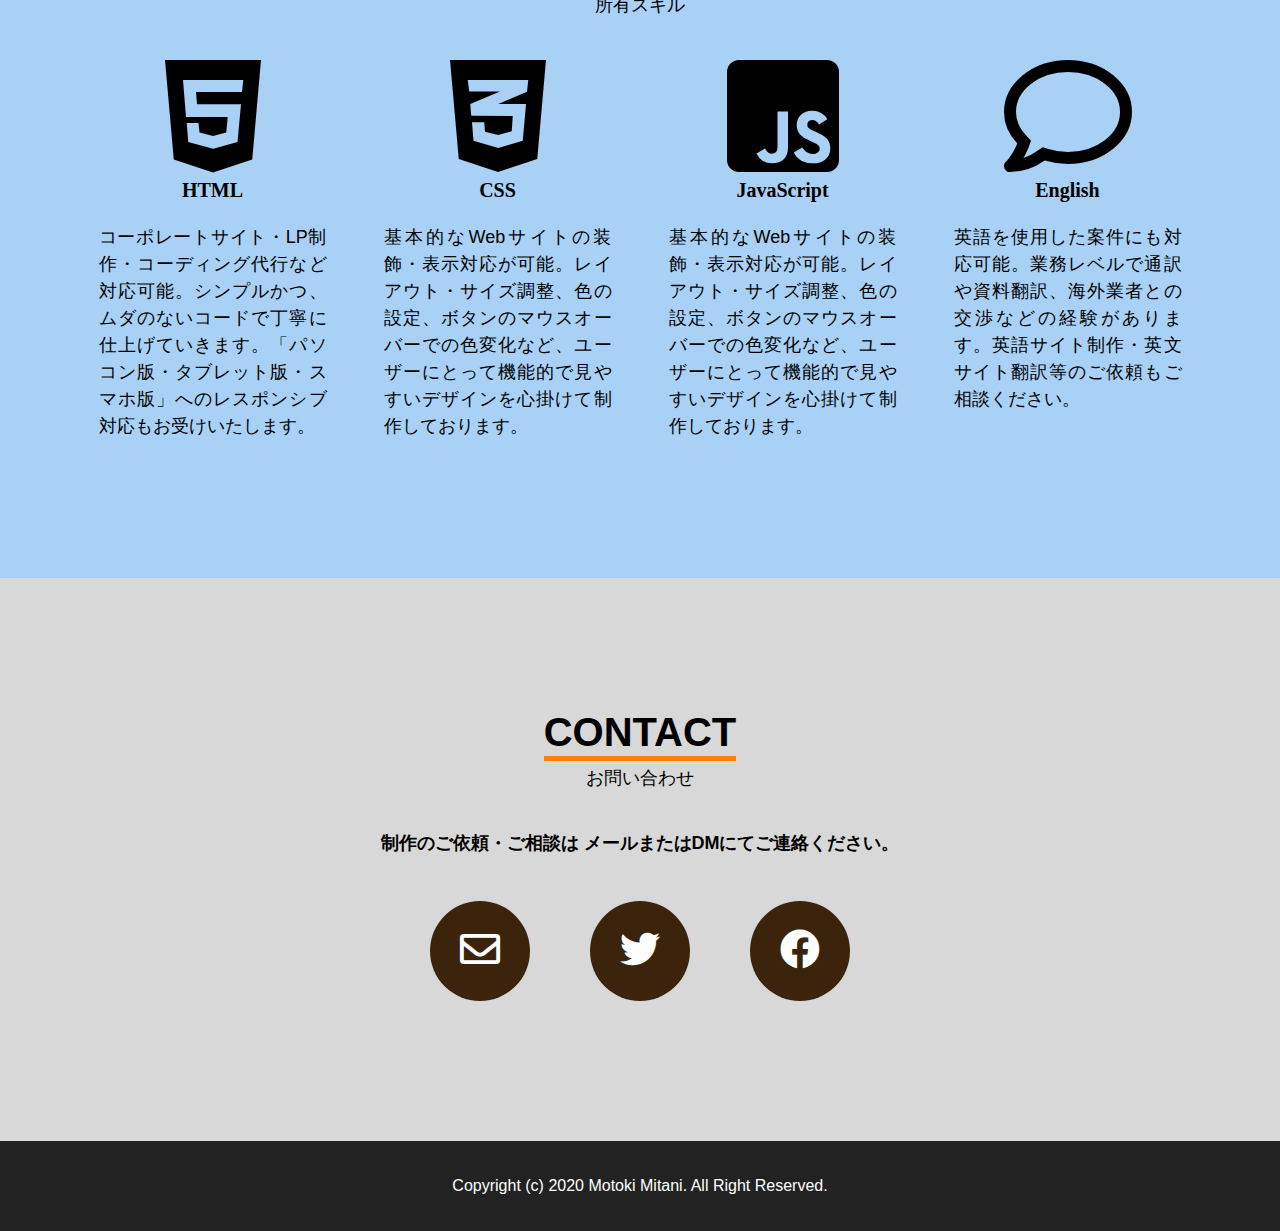
==== commit c99821b7: "Update index.html" ====
--- a/index.html
+++ b/index.html
@@ -5,7 +5,7 @@
   <link rel="stylesheet" href="style.css" type="text/css">
   <link href="https://use.fontawesome.com/releases/v5.6.1/css/all.css" rel="stylesheet">
   <meta name="viewport" content="width=device-width,initial-scale=1.0">
-  <link rel="stylesheet" href="responsive.css" type="text/css">
+  <link rel="stylesheet" href="responsive.css">
   <link rel="stylesheet" href="//maxcdn.bootstrapcdn.com/font-awesome/4.5.0/css/font-awesome.min.css">
   <title>Portfolio</title>
 </head>
@@ -62,15 +62,15 @@
       <div class="skills-wrapper">
         <div class="skills-icon">
           <i class="fab fa-html5"><p class="skills-title">HTML</p></i>
-          <p class="skills-text">コーポレートサイト・LP制作・コーディング代行など対応可能。改修案件やベースデザインに基づき、デザインデータからのWebサイト制作も承ります。「パソコン版・タブレット版・スマホ版」へのレスポンシブ対応もお受けいたします。</p>
+          <p class="skills-text">コーポレートサイト・LP制作・コーディング代行など対応可能。シンプルかつ、ムダのないコードで丁寧に仕上げていきます。「パソコン版・タブレット版・スマホ版」へのレスポンシブ対応もお受けいたします。</p>
         </div>
         <div class="skills-icon">
           <i class="fab fa-css3-alt"><p class="skills-title">CSS</p></i>
-          <p class="skills-text">基本的な静止デザインの実装は対応可能です。ユーザーにとって使いやすい実装と、見やすいデザインを心掛けています。コーディングのご依頼に合わせ、ピクセル単位でデザインデータを再現し、忠実な位置指定にも対応いたします。</p>
+          <p class="skills-text">基本的なWebサイトの装飾・表示対応が可能。レイアウト・サイズ調整、色の設定、ボタンのマウスオーバーでの色変化など、ユーザーにとって機能的で見やすいデザインを心掛けて制作しております。</p>
         </div>
         <div class="skills-icon">
           <i class="fab fab fa-js-square"><p class="skills-title">JavaScript</p></i>
-          <p class="skills-text">ライブラリ(jQuery)を使用し、基本的なアクション動作の実装に対応可能です。改修案件や小規模案件(1～2ページ)にも対応いたします。</p>
+          <p class="skills-text">基本的なWebサイトの装飾・表示対応が可能。レイアウト・サイズ調整、色の設定、ボタンのマウスオーバーでの色変化など、ユーザーにとって機能的で見やすいデザインを心掛けて制作しております。</p>
         </div>
         <div class="skills-icon">
           <i class="far fa-comment"><p class="skills-title">English</p></i>
--- a/style.css
+++ b/style.css
@@ -277,7 +277,7 @@
 
 .fa-envelope {
   font-size:2.5em;
- } 
+ }
 
 .fa-twitter {
   font-size:2.5em;
--- a/responsive.css
+++ b/responsive.css
@@ -50,7 +50,7 @@
 }
 
 .btn-circle-flat {
-  margin:0px 15px;
+  margin:0px 10px;
 }
 .about-image {
   text-align:center;
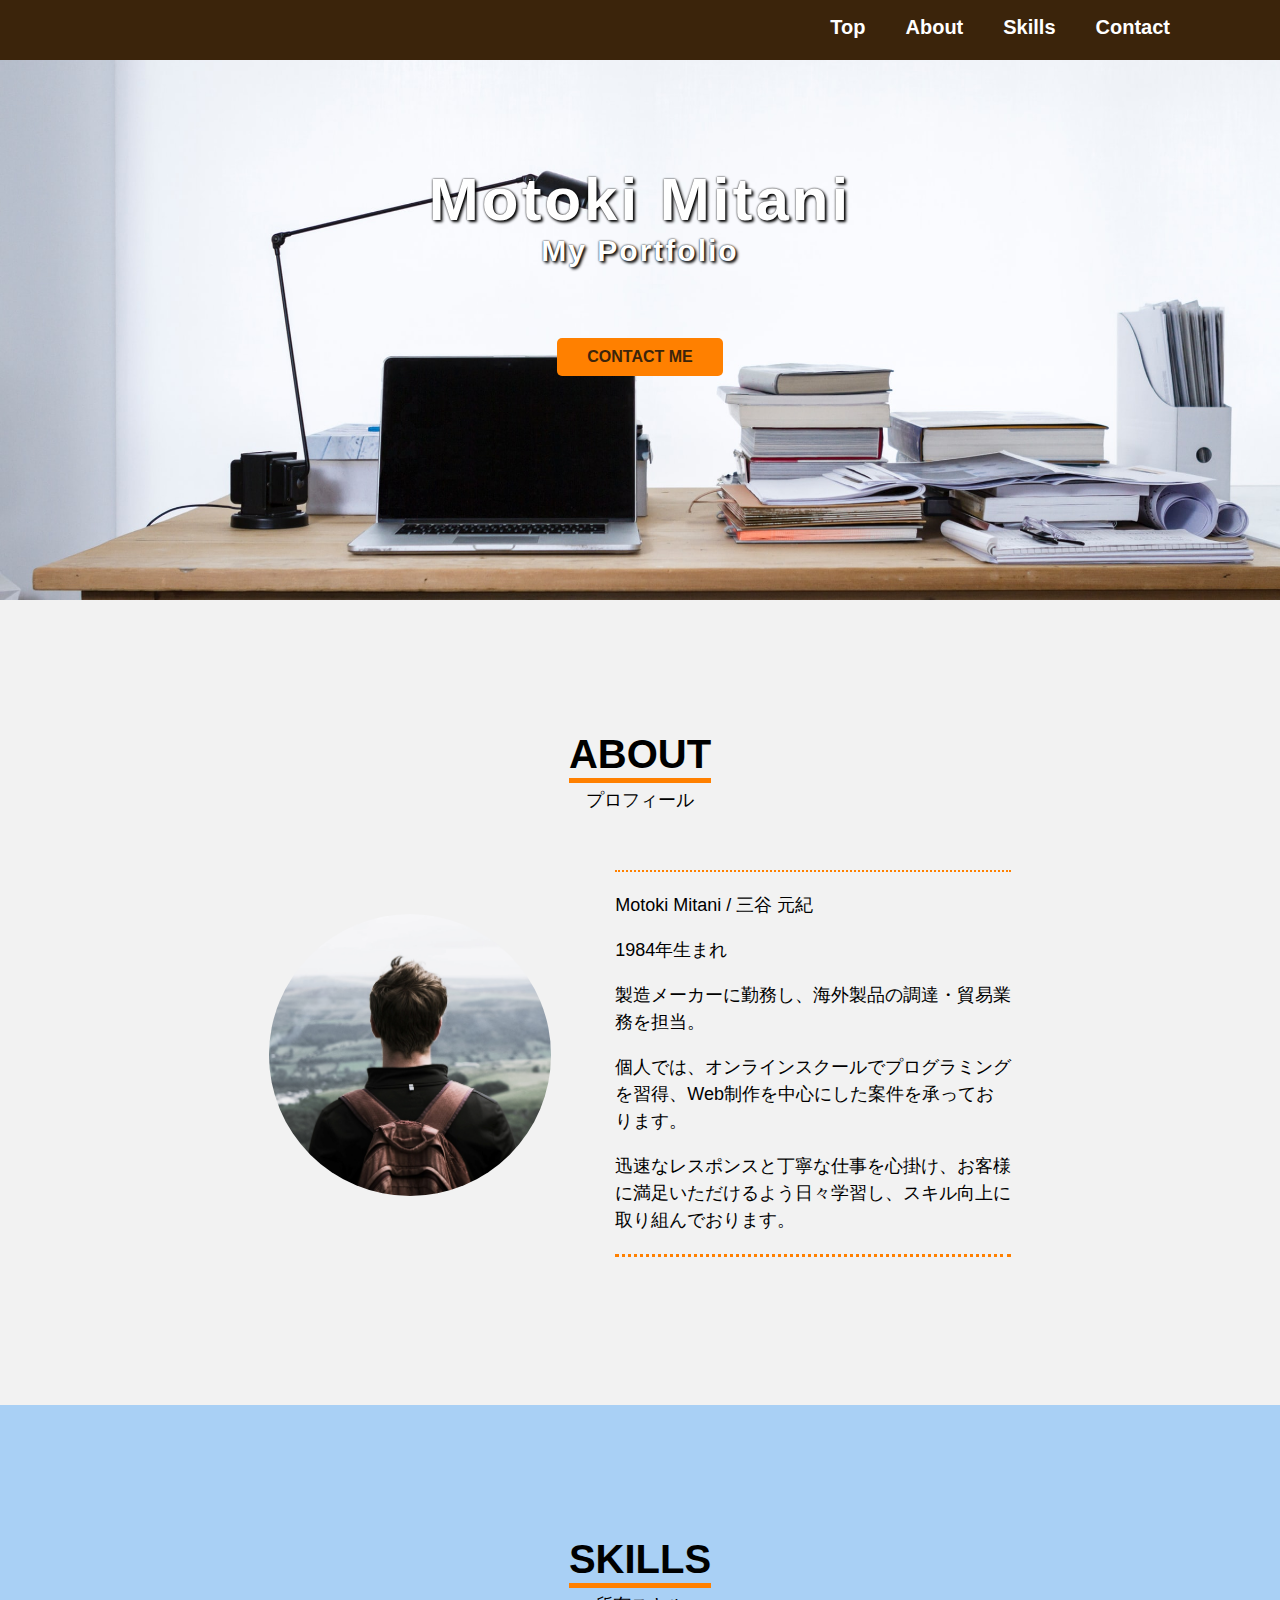
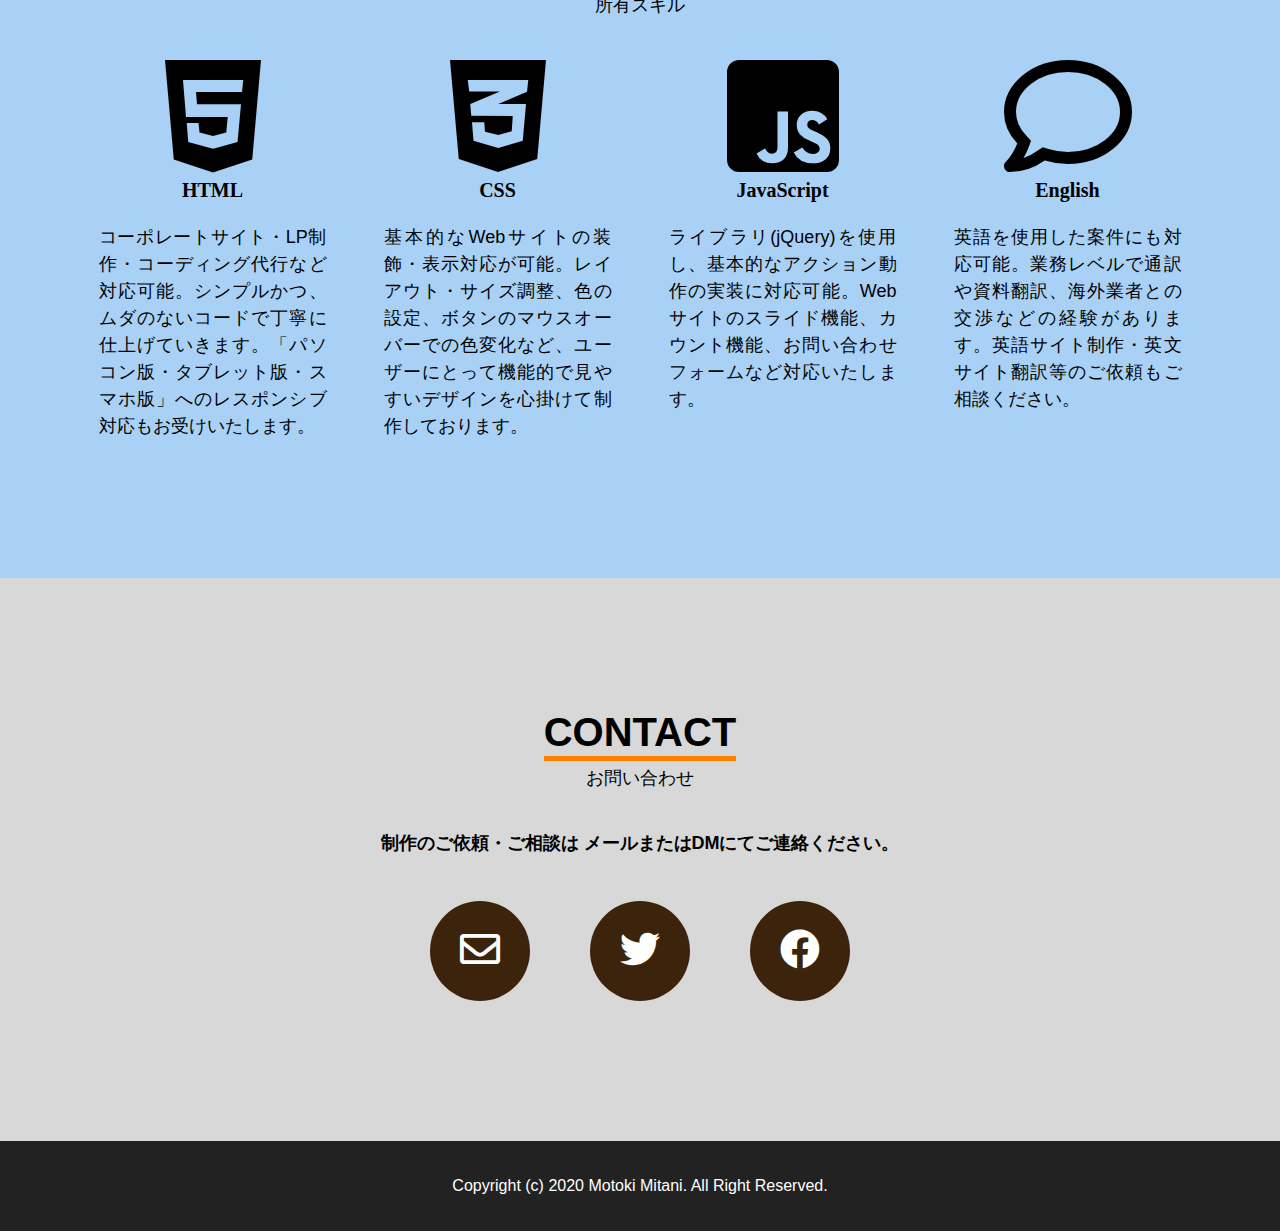
==== commit 8145e3c8: "Update index.html" ====
--- a/index.html
+++ b/index.html
@@ -70,7 +70,7 @@
         </div>
         <div class="skills-icon">
           <i class="fab fab fa-js-square"><p class="skills-title">JavaScript</p></i>
-          <p class="skills-text">基本的なWebサイトの装飾・表示対応が可能。レイアウト・サイズ調整、色の設定、ボタンのマウスオーバーでの色変化など、ユーザーにとって機能的で見やすいデザインを心掛けて制作しております。</p>
+          <p class="skills-text">ライブラリ(jQuery)を使用し、基本的なアクション動作の実装に対応可能。Webサイトのスライド機能、カウント機能、お問い合わせフォームなど対応いたします。</p>
         </div>
         <div class="skills-icon">
           <i class="far fa-comment"><p class="skills-title">English</p></i>
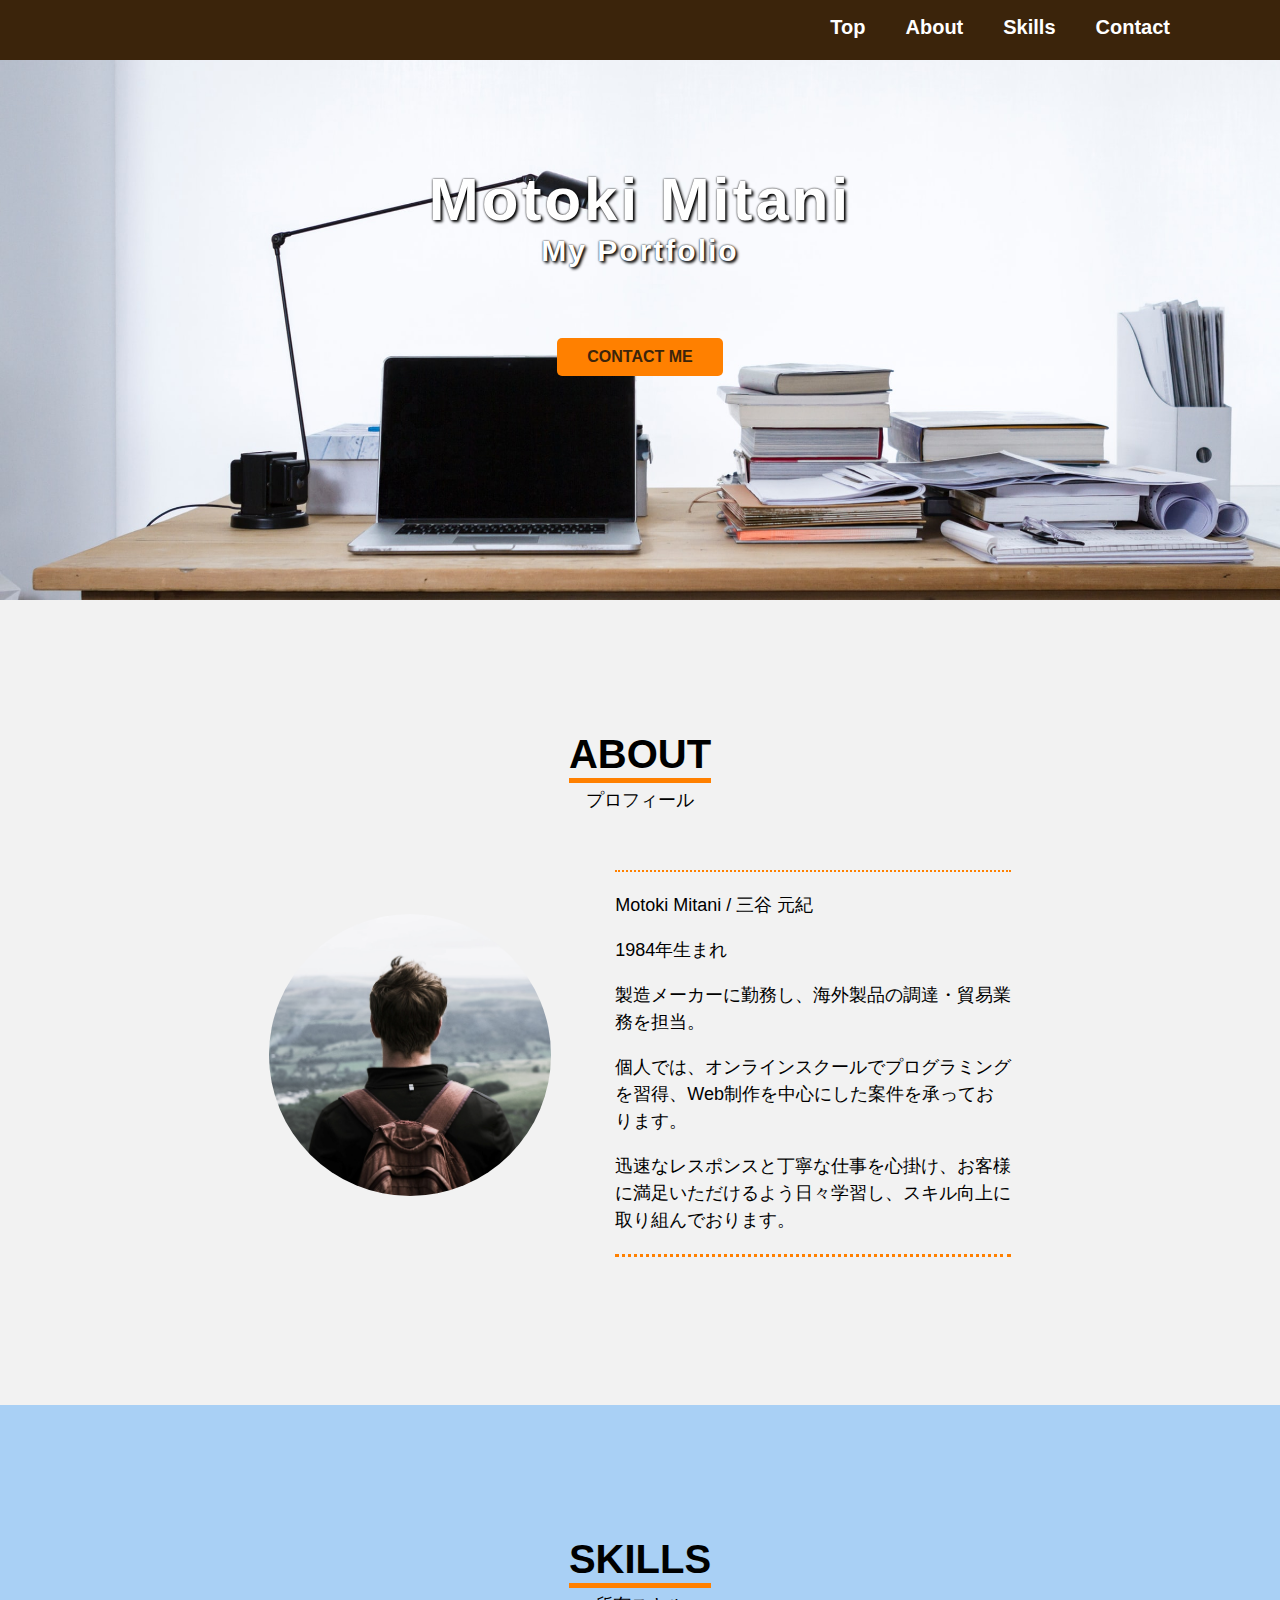
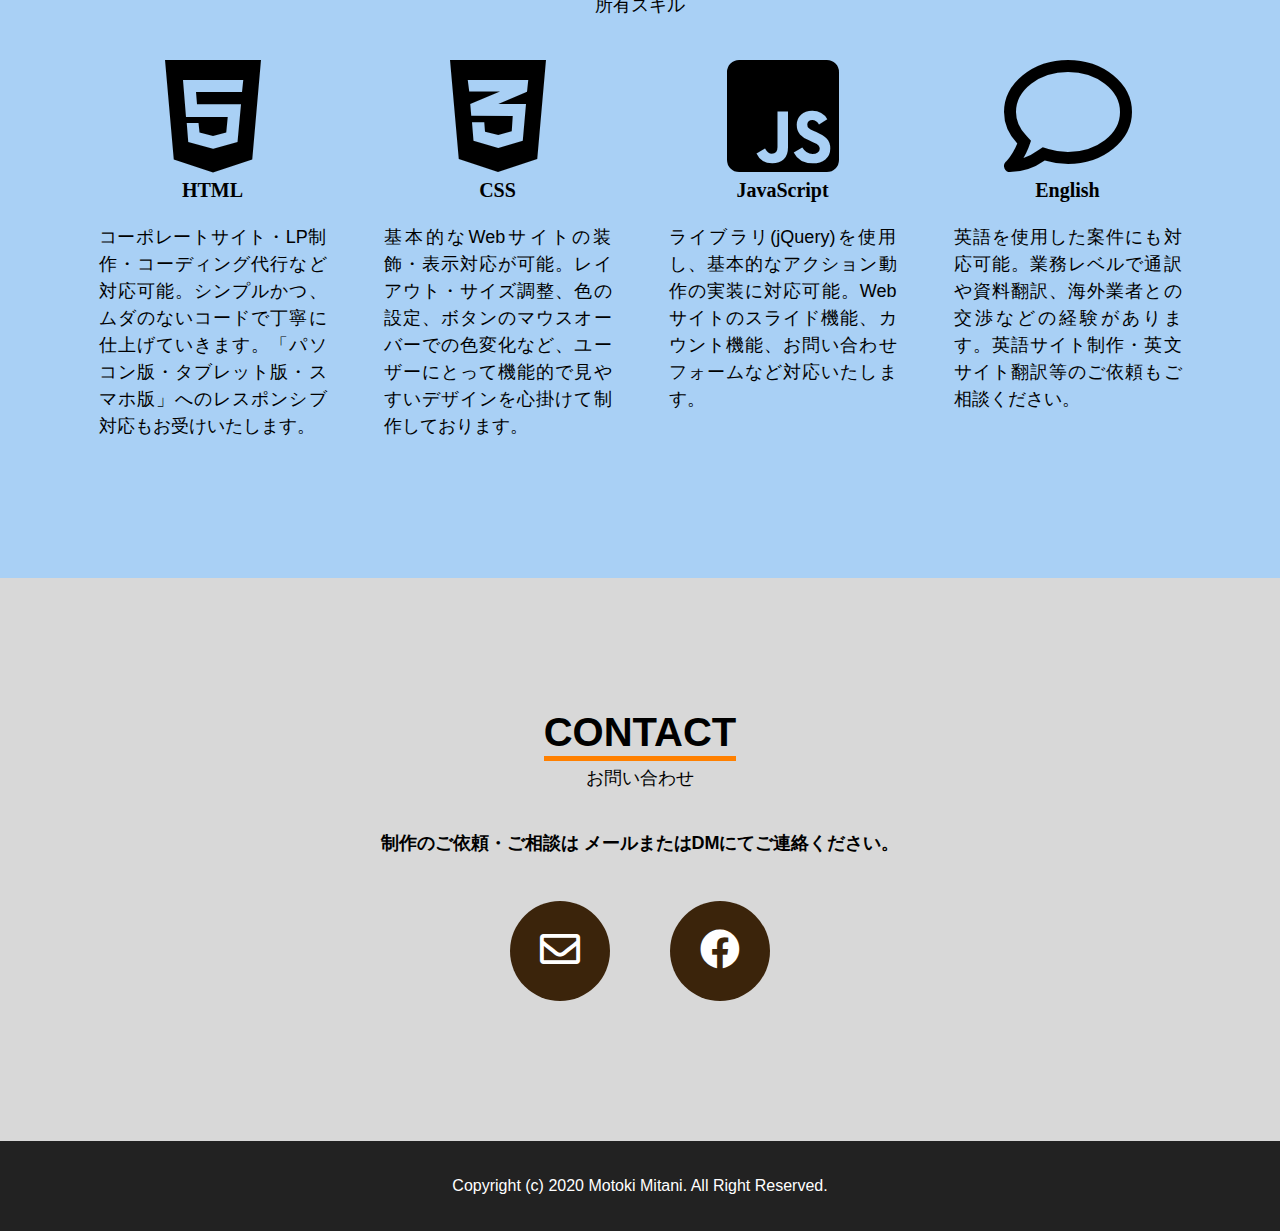
==== commit 301a8f86: "Update index.html" ====
--- a/index.html
+++ b/index.html
@@ -93,9 +93,9 @@
         <a href="mailto:motosan185@gmail.com?subject=件名&amp;body=本文" class="btn-circle-flat envelope">
           <i class="far fa-envelope"></i>
         </a>
-        <a href="https://twitter.com/motoki_m3" target="_blank" class="btn-circle-flat twitter">
+<!--         <a href="https://twitter.com/motoki_m3" target="_blank" class="btn-circle-flat twitter">
           <i class="fab fa-twitter"></i>
-        </a>
+        </a> -->
         <a href="https://www.facebook.com/profile.php?id=100044465332148" target="_blank" class="btn-circle-flat facebook">
           <i class="fab fa-facebook-f"></i>
         </a>
